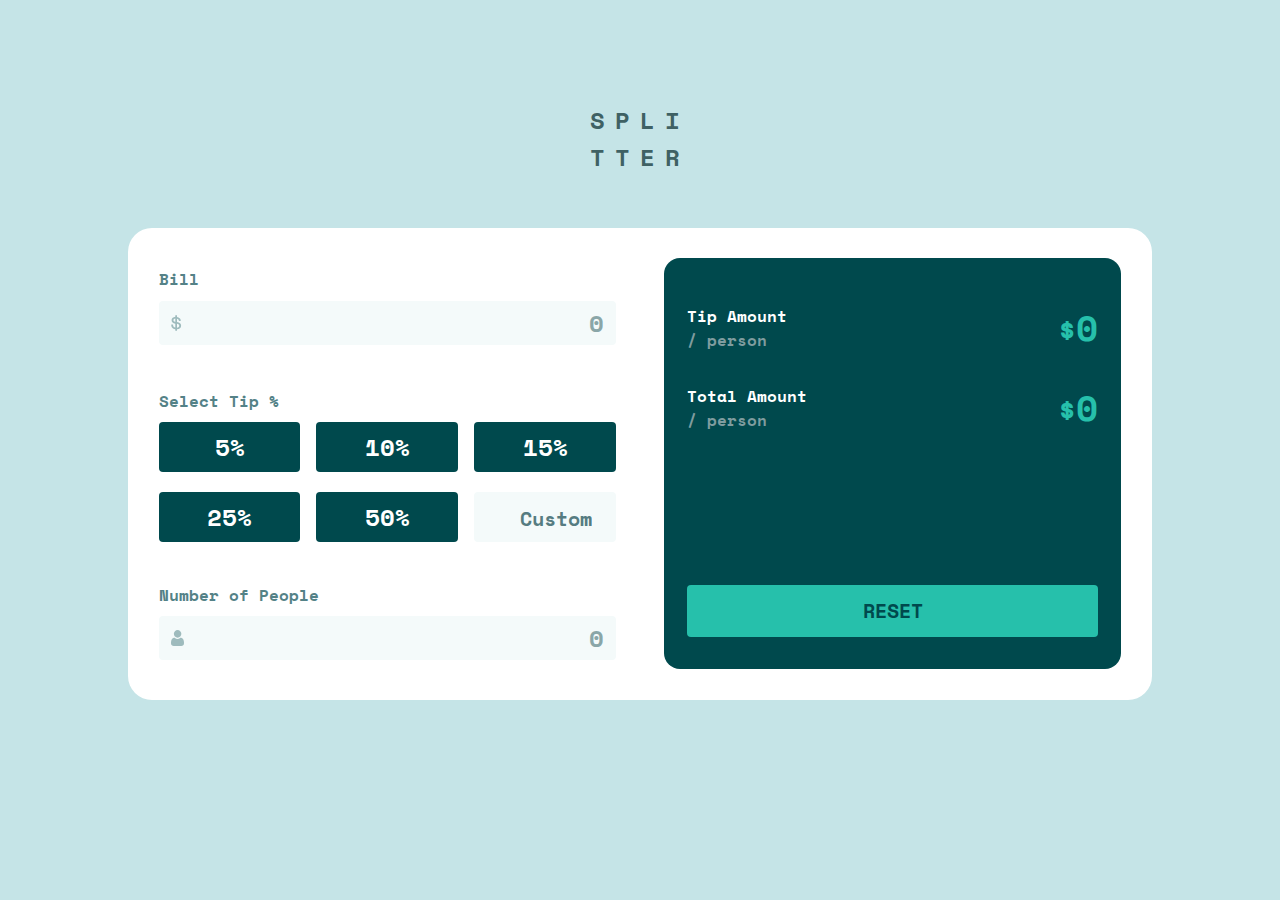
==== index.html @ 74d3420e "design 103%" ====
<!DOCTYPE html>
<html lang="en" class="lg:grid lg:place-content-center">
<head>
    <meta charset="UTF-8">
    <meta name="viewport" content="width=device-width, initial-scale=1.0">
    <title>Tip calculator</title>
    <link rel="shortcut-icon" href="images/favicon-32x32.png" type="image/x-icon">
    <link rel="stylesheet" href="output.css">
    <link rel="preconnect" href="https://fonts.googleapis.com">
    <link rel="preconnect" href="https://fonts.gstatic.com" crossorigin>
    <link href="https://fonts.googleapis.com/css2?family=Space+Mono:ital,wght@0,400;0,700;1,400;1,700&display=swap" rel="stylesheet">
</head>

<body dir="ltr" class="bg-[hsl(185,41%,84%)] h-full lg:aspect-[1.40625]">

    <header class="w-full flex items-center justify-center ">

        <h1 class="font-bold text-2xl tracking-[10px] leading-[37px] py-[10%] w-[30%] text-[hsl(186,23%,32%)] text-center lg:pt-[10%] lg:pb-[5%]">SPLI <br> TTER</h1>

    </header>

    <main class="grid grid-cols-1 grid-rows-[auto_auto] lg:grid-cols-2 lg:grid-rows-1 lg:gap-x-[5%] items-center bg-white w-full lg:max-w-[1000px] lg:mx-auto xl:max-w-[1024px] rounded-t-3xl py-[8%] px-[7%] lg:p-[3%] lg:rounded-3xl lg:mb-[20%]">

        <!-- Tipping input details -->
        <section class="w-full max-w-[768px] mx-auto lg:max-w-full lg:py-[2%]">

            <form action="#" method="post">

                <!-- label -->
                <label for="bill" class="font-bold flex justify-between items-center text-[hsl(186,23%,43%)]">
                   <span> Bill</span>
                   <span class="text-orange-500 hidden">Can't be zero</span>
                </label>

                <!-- bill-input wrap -->
                <div class="relative mt-[2%] mb-[9.7%]">

                    <img src="images/icon-dollar.svg" alt="person-icon" class="absolute left-3 top-[50%] translate-y-[-50%]">
                    
                    <!-- bill input -->
                    <input type="number" name="bill" id="bill" step="0.01" placeholder="0" class="text-right text-2xl py-[6px] px-3 bg-[hsl(189,41%,97%)] rounded-sm text-[hsl(183,100%,15%)] font-bold w-full placeholder:text-[hsl(185,15%,60%)] focus:outline-2 focus:outline-[hsl(183,100%,15%)] cursor-pointer hover:outline-2 hover:outline-[hsl(184,14%,56%)]">

                </div>

                <!-- label-->
                <label for="tip-options" class="font-bold flex justify-between items-center text-[hsl(186,23%,43%)]">
                    <span> Select Tip %</span>
                    <span class="text-orange-500 hidden">Can't be zero</span>
                </label>

                <!-- tip percentage options -->
                <div class="w-full grid grid-cols-2 grid-rows-3 lg:grid-rows-2 lg:grid-cols-3 lg:gap-y-5 lg:gap-x-4 gap-x-5 gap-y-4 text-2xl font-bold mt-[2%] mb-[11.5%] lg:mb-[9%]" id="tip-options">

                    <input type="button" value="5%" class="bg-[hsl(183,100%,15%)] text-white px-6 py-[9px] rounded-sm focus:bg-[hsl(172,67%,45%)] focus:text-[hsl(183,100%,15%)] hover:bg-[hsl(172,67%,75%)] hover:text-[hsl(183,100%,15%)] cursor-pointer">

                    <input type="button" value="10%" class="bg-[hsl(183,100%,15%)] text-white px-6 py-[9px] rounded-sm focus:bg-[hsl(172,67%,45%)] focus:text-[hsl(183,100%,15%)] hover:bg-[hsl(172,67%,75%)] hover:text-[hsl(183,100%,15%)]">

                    <input type="button" value="15%"  class="bg-[hsl(183,100%,15%)] text-white px-6 py-[9px] rounded-sm focus:bg-[hsl(172,67%,45%)] focus:text-[hsl(183,100%,15%)] hover:bg-[hsl(172,67%,75%)] hover:text-[hsl(183,100%,15%)]">

                    <input type="button" value="25%" class="bg-[hsl(183,100%,15%)] text-white px-6 py-[9px] rounded-sm focus:bg-[hsl(172,67%,45%)] focus:text-[hsl(183,100%,15%)] hover:bg-[hsl(172,67%,75%)] hover:text-[hsl(183,100%,15%)]">

                    <input type="button" value="50%" class="bg-[hsl(183,100%,15%)] text-white px-6 py-[9px] rounded-sm focus:bg-[hsl(172,67%,45%)] focus:text-[hsl(183,100%,15%)] hover:bg-[hsl(172,67%,75%)] hover:text-[hsl(183,100%,15%)]">

                    <label for="Custom" class="block w-full">
                        <input type="number" id="Custom" placeholder="Custom" class="placeholder:text-xl w-full bg-[hsl(189,41%,97%)] text-[hsl(183,100%,15%)] placeholder:text-[hsl(186,20%,42%)] text-right px-6 py-[9px] rounded-sm focus:outline-2 focus:outline-[hsl(183,100%,15%)] cursor-pointer hover:outline-2 hover:outline-[hsl(184,14%,56%)]">
                    </label>
                    
                </div>

                <!-- label -->
                <label for="persons" class="font-bold flex justify-between items-center text-[hsl(186,23%,43%)]">
                    <span> Number of People</span>
                    <span class="text-orange-500 hidden">Can't be zero</span>
                </label>

                <!-- people number wrap -->
                <div class="relative mt-[2%]">

                    <img src="images/icon-person.svg" alt="person-icon" class="absolute left-3 top-[50%] translate-y-[-50%]">
                    
                    <!-- people number -->
                    <input type="number" name="no-of-persons" id="persons" step="0.01" placeholder="0" class="text-right text-2xl py-1.5 px-3 bg-[hsl(189,41%,97%)] rounded-sm text-[hsl(183,100%,15%)] font-bold w-full placeholder:text-[hsl(185,15%,60%)] focus:outline-2 focus:outline-[hsl(183,100%,15%)] cursor-pointer hover:outline-2 hover:outline-[hsl(184,14%,56%)]">

                </div>

            </form>

        </section>

        <!-- calculated tip details -->
        <section class="w-full max-w-[768px] mx-auto lg:max-w-full bg-[hsl(183,100%,15%)] pt-[10%] pb-[7%] px-[5%] font-bold text-white rounded-2xl mt-8 lg:mt-0 lg:self-stretch lg:flex lg:flex-col lg:justify-between">

            <div>
                <!-- tip amount -->
                <div class="flex justify-between items-center mb-8">
                    <div class="flex flex-col">
                        
                        <span class="tipAmount">Tip Amount</span>
                        <span class="perPerson text-[hsl(184,14%,56%)]">/ person</span>

                    </div>

                    <div class="font-black text-[hsl(172,67%,45%)] text-3xl">
                        $<span class="tipperPerson text-4xl">0</span>
                    </div>
                </div>

                <!-- total amount -->
                <div class="flex justify-between items-center mb-8 lg:mb-0">
                    <div class="flex flex-col">
                        
                        <span class="totalAmount">Total Amount</span>
                        <span class="perPerson text-[hsl(184,14%,56%)]">/ person</span>

                    </div>

                    <div class="font-black text-[hsl(172,67%,45%)] text-3xl">
                        $<span class="totalperPerson text-4xl">0</span>
                    </div>
                </div>
            </div>

            <button type="reset" class="reset bg-[hsl(172,67%,45%)] cursor-pointer active:brightness-90 text-[hsl(183,100%,15%)] w-full py-[3%] text-xl rounded-sm hover:bg-[hsl(172,67%,75%)] focus:bg-[]">RESET</button>

        </section>

    </main>

</body>

<script src="main.js"></script>
</html>
---- output.css ----
/*! tailwindcss v4.0.0-beta.8 | MIT License | https://tailwindcss.com */
@layer theme, base, components, utilities;
@layer theme {
  :root {
    --font-sans: ui-sans-serif, system-ui, sans-serif, "Apple Color Emoji",
      "Segoe UI Emoji", "Segoe UI Symbol", "Noto Color Emoji";
    --font-serif: ui-serif, Georgia, Cambria, "Times New Roman", Times, serif;
    --font-mono: ui-monospace, SFMono-Regular, Menlo, Monaco, Consolas,
      "Liberation Mono", "Courier New", monospace;
    --color-red-50: oklch(0.971 0.013 17.38);
    --color-red-100: oklch(0.936 0.032 17.717);
    --color-red-200: oklch(0.885 0.062 18.334);
    --color-red-300: oklch(0.808 0.114 19.571);
    --color-red-400: oklch(0.704 0.191 22.216);
    --color-red-500: oklch(0.637 0.237 25.331);
    --color-red-600: oklch(0.577 0.245 27.325);
    --color-red-700: oklch(0.505 0.213 27.518);
    --color-red-800: oklch(0.444 0.177 26.899);
    --color-red-900: oklch(0.396 0.141 25.723);
    --color-red-950: oklch(0.258 0.092 26.042);
    --color-orange-50: oklch(0.98 0.016 73.684);
    --color-orange-100: oklch(0.954 0.038 75.164);
    --color-orange-200: oklch(0.901 0.076 70.697);
    --color-orange-300: oklch(0.837 0.128 66.29);
    --color-orange-400: oklch(0.75 0.183 55.934);
    --color-orange-500: oklch(0.705 0.213 47.604);
    --color-orange-600: oklch(0.646 0.222 41.116);
    --color-orange-700: oklch(0.553 0.195 38.402);
    --color-orange-800: oklch(0.47 0.157 37.304);
    --color-orange-900: oklch(0.408 0.123 38.172);
    --color-orange-950: oklch(0.266 0.079 36.259);
    --color-amber-50: oklch(0.987 0.022 95.277);
    --color-amber-100: oklch(0.962 0.059 95.617);
    --color-amber-200: oklch(0.924 0.12 95.746);
    --color-amber-300: oklch(0.879 0.169 91.605);
    --color-amber-400: oklch(0.828 0.189 84.429);
    --color-amber-500: oklch(0.769 0.188 70.08);
    --color-amber-600: oklch(0.666 0.179 58.318);
    --color-amber-700: oklch(0.555 0.163 48.998);
    --color-amber-800: oklch(0.473 0.137 46.201);
    --color-amber-900: oklch(0.414 0.112 45.904);
    --color-amber-950: oklch(0.279 0.077 45.635);
    --color-yellow-50: oklch(0.987 0.026 102.212);
    --color-yellow-100: oklch(0.973 0.071 103.193);
    --color-yellow-200: oklch(0.945 0.129 101.54);
    --color-yellow-300: oklch(0.905 0.182 98.111);
    --color-yellow-400: oklch(0.852 0.199 91.936);
    --color-yellow-500: oklch(0.795 0.184 86.047);
    --color-yellow-600: oklch(0.681 0.162 75.834);
    --color-yellow-700: oklch(0.554 0.135 66.442);
    --color-yellow-800: oklch(0.476 0.114 61.907);
    --color-yellow-900: oklch(0.421 0.095 57.708);
    --color-yellow-950: oklch(0.286 0.066 53.813);
    --color-lime-50: oklch(0.986 0.031 120.757);
    --color-lime-100: oklch(0.967 0.067 122.328);
    --color-lime-200: oklch(0.938 0.127 124.321);
    --color-lime-300: oklch(0.897 0.196 126.665);
    --color-lime-400: oklch(0.841 0.238 128.85);
    --color-lime-500: oklch(0.768 0.233 130.85);
    --color-lime-600: oklch(0.648 0.2 131.684);
    --color-lime-700: oklch(0.532 0.157 131.589);
    --color-lime-800: oklch(0.453 0.124 130.933);
    --color-lime-900: oklch(0.405 0.101 131.063);
    --color-lime-950: oklch(0.274 0.072 132.109);
    --color-green-50: oklch(0.982 0.018 155.826);
    --color-green-100: oklch(0.962 0.044 156.743);
    --color-green-200: oklch(0.925 0.084 155.995);
    --color-green-300: oklch(0.871 0.15 154.449);
    --color-green-400: oklch(0.792 0.209 151.711);
    --color-green-500: oklch(0.723 0.219 149.579);
    --color-green-600: oklch(0.627 0.194 149.214);
    --color-green-700: oklch(0.527 0.154 150.069);
    --color-green-800: oklch(0.448 0.119 151.328);
    --color-green-900: oklch(0.393 0.095 152.535);
    --color-green-950: oklch(0.266 0.065 152.934);
    --color-emerald-50: oklch(0.979 0.021 166.113);
    --color-emerald-100: oklch(0.95 0.052 163.051);
    --color-emerald-200: oklch(0.905 0.093 164.15);
    --color-emerald-300: oklch(0.845 0.143 164.978);
    --color-emerald-400: oklch(0.765 0.177 163.223);
    --color-emerald-500: oklch(0.696 0.17 162.48);
    --color-emerald-600: oklch(0.596 0.145 163.225);
    --color-emerald-700: oklch(0.508 0.118 165.612);
    --color-emerald-800: oklch(0.432 0.095 166.913);
    --color-emerald-900: oklch(0.378 0.077 168.94);
    --color-emerald-950: oklch(0.262 0.051 172.552);
    --color-teal-50: oklch(0.984 0.014 180.72);
    --color-teal-100: oklch(0.953 0.051 180.801);
    --color-teal-200: oklch(0.91 0.096 180.426);
    --color-teal-300: oklch(0.855 0.138 181.071);
    --color-teal-400: oklch(0.777 0.152 181.912);
    --color-teal-500: oklch(0.704 0.14 182.503);
    --color-teal-600: oklch(0.6 0.118 184.704);
    --color-teal-700: oklch(0.511 0.096 186.391);
    --color-teal-800: oklch(0.437 0.078 188.216);
    --color-teal-900: oklch(0.386 0.063 188.416);
    --color-teal-950: oklch(0.277 0.046 192.524);
    --color-cyan-50: oklch(0.984 0.019 200.873);
    --color-cyan-100: oklch(0.956 0.045 203.388);
    --color-cyan-200: oklch(0.917 0.08 205.041);
    --color-cyan-300: oklch(0.865 0.127 207.078);
    --color-cyan-400: oklch(0.789 0.154 211.53);
    --color-cyan-500: oklch(0.715 0.143 215.221);
    --color-cyan-600: oklch(0.609 0.126 221.723);
    --color-cyan-700: oklch(0.52 0.105 223.128);
    --color-cyan-800: oklch(0.45 0.085 224.283);
    --color-cyan-900: oklch(0.398 0.07 227.392);
    --color-cyan-950: oklch(0.302 0.056 229.695);
    --color-sky-50: oklch(0.977 0.013 236.62);
    --color-sky-100: oklch(0.951 0.026 236.824);
    --color-sky-200: oklch(0.901 0.058 230.902);
    --color-sky-300: oklch(0.828 0.111 230.318);
    --color-sky-400: oklch(0.746 0.16 232.661);
    --color-sky-500: oklch(0.685 0.169 237.323);
    --color-sky-600: oklch(0.588 0.158 241.966);
    --color-sky-700: oklch(0.5 0.134 242.749);
    --color-sky-800: oklch(0.443 0.11 240.79);
    --color-sky-900: oklch(0.391 0.09 240.876);
    --color-sky-950: oklch(0.293 0.066 243.157);
    --color-blue-50: oklch(0.97 0.014 254.604);
    --color-blue-100: oklch(0.932 0.032 255.585);
    --color-blue-200: oklch(0.882 0.059 254.128);
    --color-blue-300: oklch(0.809 0.105 251.813);
    --color-blue-400: oklch(0.707 0.165 254.624);
    --color-blue-500: oklch(0.623 0.214 259.815);
    --color-blue-600: oklch(0.546 0.245 262.881);
    --color-blue-700: oklch(0.488 0.243 264.376);
    --color-blue-800: oklch(0.424 0.199 265.638);
    --color-blue-900: oklch(0.379 0.146 265.522);
    --color-blue-950: oklch(0.282 0.091 267.935);
    --color-indigo-50: oklch(0.962 0.018 272.314);
    --color-indigo-100: oklch(0.93 0.034 272.788);
    --color-indigo-200: oklch(0.87 0.065 274.039);
    --color-indigo-300: oklch(0.785 0.115 274.713);
    --color-indigo-400: oklch(0.673 0.182 276.935);
    --color-indigo-500: oklch(0.585 0.233 277.117);
    --color-indigo-600: oklch(0.511 0.262 276.966);
    --color-indigo-700: oklch(0.457 0.24 277.023);
    --color-indigo-800: oklch(0.398 0.195 277.366);
    --color-indigo-900: oklch(0.359 0.144 278.697);
    --color-indigo-950: oklch(0.257 0.09 281.288);
    --color-violet-50: oklch(0.969 0.016 293.756);
    --color-violet-100: oklch(0.943 0.029 294.588);
    --color-violet-200: oklch(0.894 0.057 293.283);
    --color-violet-300: oklch(0.811 0.111 293.571);
    --color-violet-400: oklch(0.702 0.183 293.541);
    --color-violet-500: oklch(0.606 0.25 292.717);
    --color-violet-600: oklch(0.541 0.281 293.009);
    --color-violet-700: oklch(0.491 0.27 292.581);
    --color-violet-800: oklch(0.432 0.232 292.759);
    --color-violet-900: oklch(0.38 0.189 293.745);
    --color-violet-950: oklch(0.283 0.141 291.089);
    --color-purple-50: oklch(0.977 0.014 308.299);
    --color-purple-100: oklch(0.946 0.033 307.174);
    --color-purple-200: oklch(0.902 0.063 306.703);
    --color-purple-300: oklch(0.827 0.119 306.383);
    --color-purple-400: oklch(0.714 0.203 305.504);
    --color-purple-500: oklch(0.627 0.265 303.9);
    --color-purple-600: oklch(0.558 0.288 302.321);
    --color-purple-700: oklch(0.496 0.265 301.924);
    --color-purple-800: oklch(0.438 0.218 303.724);
    --color-purple-900: oklch(0.381 0.176 304.987);
    --color-purple-950: oklch(0.291 0.149 302.717);
    --color-fuchsia-50: oklch(0.977 0.017 320.058);
    --color-fuchsia-100: oklch(0.952 0.037 318.852);
    --color-fuchsia-200: oklch(0.903 0.076 319.62);
    --color-fuchsia-300: oklch(0.833 0.145 321.434);
    --color-fuchsia-400: oklch(0.74 0.238 322.16);
    --color-fuchsia-500: oklch(0.667 0.295 322.15);
    --color-fuchsia-600: oklch(0.591 0.293 322.896);
    --color-fuchsia-700: oklch(0.518 0.253 323.949);
    --color-fuchsia-800: oklch(0.452 0.211 324.591);
    --color-fuchsia-900: oklch(0.401 0.17 325.612);
    --color-fuchsia-950: oklch(0.293 0.136 325.661);
    --color-pink-50: oklch(0.971 0.014 343.198);
    --color-pink-100: oklch(0.948 0.028 342.258);
    --color-pink-200: oklch(0.899 0.061 343.231);
    --color-pink-300: oklch(0.823 0.12 346.018);
    --color-pink-400: oklch(0.718 0.202 349.761);
    --color-pink-500: oklch(0.656 0.241 354.308);
    --color-pink-600: oklch(0.592 0.249 0.584);
    --color-pink-700: oklch(0.525 0.223 3.958);
    --color-pink-800: oklch(0.459 0.187 3.815);
    --color-pink-900: oklch(0.408 0.153 2.432);
    --color-pink-950: oklch(0.284 0.109 3.907);
    --color-rose-50: oklch(0.969 0.015 12.422);
    --color-rose-100: oklch(0.941 0.03 12.58);
    --color-rose-200: oklch(0.892 0.058 10.001);
    --color-rose-300: oklch(0.81 0.117 11.638);
    --color-rose-400: oklch(0.712 0.194 13.428);
    --color-rose-500: oklch(0.645 0.246 16.439);
    --color-rose-600: oklch(0.586 0.253 17.585);
    --color-rose-700: oklch(0.514 0.222 16.935);
    --color-rose-800: oklch(0.455 0.188 13.697);
    --color-rose-900: oklch(0.41 0.159 10.272);
    --color-rose-950: oklch(0.271 0.105 12.094);
    --color-slate-50: oklch(0.984 0.003 247.858);
    --color-slate-100: oklch(0.968 0.007 247.896);
    --color-slate-200: oklch(0.929 0.013 255.508);
    --color-slate-300: oklch(0.869 0.022 252.894);
    --color-slate-400: oklch(0.704 0.04 256.788);
    --color-slate-500: oklch(0.554 0.046 257.417);
    --color-slate-600: oklch(0.446 0.043 257.281);
    --color-slate-700: oklch(0.372 0.044 257.287);
    --color-slate-800: oklch(0.279 0.041 260.031);
    --color-slate-900: oklch(0.208 0.042 265.755);
    --color-slate-950: oklch(0.129 0.042 264.695);
    --color-gray-50: oklch(0.985 0.002 247.839);
    --color-gray-100: oklch(0.967 0.003 264.542);
    --color-gray-200: oklch(0.928 0.006 264.531);
    --color-gray-300: oklch(0.872 0.01 258.338);
    --color-gray-400: oklch(0.707 0.022 261.325);
    --color-gray-500: oklch(0.551 0.027 264.364);
    --color-gray-600: oklch(0.446 0.03 256.802);
    --color-gray-700: oklch(0.373 0.034 259.733);
    --color-gray-800: oklch(0.278 0.033 256.848);
    --color-gray-900: oklch(0.21 0.034 264.665);
    --color-gray-950: oklch(0.13 0.028 261.692);
    --color-zinc-50: oklch(0.985 0 0);
    --color-zinc-100: oklch(0.967 0.001 286.375);
    --color-zinc-200: oklch(0.92 0.004 286.32);
    --color-zinc-300: oklch(0.871 0.006 286.286);
    --color-zinc-400: oklch(0.705 0.015 286.067);
    --color-zinc-500: oklch(0.552 0.016 285.938);
    --color-zinc-600: oklch(0.442 0.017 285.786);
    --color-zinc-700: oklch(0.37 0.013 285.805);
    --color-zinc-800: oklch(0.274 0.006 286.033);
    --color-zinc-900: oklch(0.21 0.006 285.885);
    --color-zinc-950: oklch(0.141 0.005 285.823);
    --color-neutral-50: oklch(0.985 0 0);
    --color-neutral-100: oklch(0.97 0 0);
    --color-neutral-200: oklch(0.922 0 0);
    --color-neutral-300: oklch(0.87 0 0);
    --color-neutral-400: oklch(0.708 0 0);
    --color-neutral-500: oklch(0.556 0 0);
    --color-neutral-600: oklch(0.439 0 0);
    --color-neutral-700: oklch(0.371 0 0);
    --color-neutral-800: oklch(0.269 0 0);
    --color-neutral-900: oklch(0.205 0 0);
    --color-neutral-950: oklch(0.145 0 0);
    --color-stone-50: oklch(0.985 0.001 106.423);
    --color-stone-100: oklch(0.97 0.001 106.424);
    --color-stone-200: oklch(0.923 0.003 48.717);
    --color-stone-300: oklch(0.869 0.005 56.366);
    --color-stone-400: oklch(0.709 0.01 56.259);
    --color-stone-500: oklch(0.553 0.013 58.071);
    --color-stone-600: oklch(0.444 0.011 73.639);
    --color-stone-700: oklch(0.374 0.01 67.558);
    --color-stone-800: oklch(0.268 0.007 34.298);
    --color-stone-900: oklch(0.216 0.006 56.043);
    --color-stone-950: oklch(0.147 0.004 49.25);
    --color-black: #000;
    --color-white: #fff;
    --spacing: 0.25rem;
    --breakpoint-sm: 40rem;
    --breakpoint-md: 48rem;
    --breakpoint-lg: 64rem;
    --breakpoint-xl: 80rem;
    --breakpoint-2xl: 96rem;
    --container-3xs: 16rem;
    --container-2xs: 18rem;
    --container-xs: 20rem;
    --container-sm: 24rem;
    --container-md: 28rem;
    --container-lg: 32rem;
    --container-xl: 36rem;
    --container-2xl: 42rem;
    --container-3xl: 48rem;
    --container-4xl: 56rem;
    --container-5xl: 64rem;
    --container-6xl: 72rem;
    --container-7xl: 80rem;
    --container-prose: 65ch;
    --text-xs: 0.75rem;
    --text-xs--line-height: calc(1 / 0.75);
    --text-sm: 0.875rem;
    --text-sm--line-height: calc(1.25 / 0.875);
    --text-base: 1rem;
    --text-base--line-height: calc(1.5 / 1);
    --text-lg: 1.125rem;
    --text-lg--line-height: calc(1.75 / 1.125);
    --text-xl: 1.25rem;
    --text-xl--line-height: calc(1.75 / 1.25);
    --text-2xl: 1.5rem;
    --text-2xl--line-height: calc(2 / 1.5);
    --text-3xl: 1.875rem;
    --text-3xl--line-height: calc(2.25 / 1.875);
    --text-4xl: 2.25rem;
    --text-4xl--line-height: calc(2.5 / 2.25);
    --text-5xl: 3rem;
    --text-5xl--line-height: 1;
    --text-6xl: 3.75rem;
    --text-6xl--line-height: 1;
    --text-7xl: 4.5rem;
    --text-7xl--line-height: 1;
    --text-8xl: 6rem;
    --text-8xl--line-height: 1;
    --text-9xl: 8rem;
    --text-9xl--line-height: 1;
    --font-weight-thin: 100;
    --font-weight-extralight: 200;
    --font-weight-light: 300;
    --font-weight-normal: 400;
    --font-weight-medium: 500;
    --font-weight-semibold: 600;
    --font-weight-bold: 700;
    --font-weight-extrabold: 800;
    --font-weight-black: 900;
    --tracking-tighter: -0.05em;
    --tracking-tight: -0.025em;
    --tracking-normal: 0em;
    --tracking-wide: 0.025em;
    --tracking-wider: 0.05em;
    --tracking-widest: 0.1em;
    --leading-tight: 1.25;
    --leading-snug: 1.375;
    --leading-normal: 1.5;
    --leading-relaxed: 1.625;
    --leading-loose: 2;
    --radius-xs: 0.125rem;
    --radius-sm: 0.25rem;
    --radius-md: 0.375rem;
    --radius-lg: 0.5rem;
    --radius-xl: 0.75rem;
    --radius-2xl: 1rem;
    --radius-3xl: 1.5rem;
    --radius-4xl: 2rem;
    --shadow-2xs: 0 1px rgb(0 0 0 / 0.05);
    --shadow-xs: 0 1px 2px 0 rgb(0 0 0 / 0.05);
    --shadow-sm: 0 1px 3px 0 rgb(0 0 0 / 0.1), 0 1px 2px -1px rgb(0 0 0 / 0.1);
    --shadow-md: 0 4px 6px -1px rgb(0 0 0 / 0.1),
      0 2px 4px -2px rgb(0 0 0 / 0.1);
    --shadow-lg: 0 10px 15px -3px rgb(0 0 0 / 0.1),
      0 4px 6px -4px rgb(0 0 0 / 0.1);
    --shadow-xl: 0 20px 25px -5px rgb(0 0 0 / 0.1),
      0 8px 10px -6px rgb(0 0 0 / 0.1);
    --shadow-2xl: 0 25px 50px -12px rgb(0 0 0 / 0.25);
    --inset-shadow-2xs: inset 0 1px rgb(0 0 0 / 0.05);
    --inset-shadow-xs: inset 0 1px 1px rgb(0 0 0 / 0.05);
    --inset-shadow-sm: inset 0 2px 4px rgb(0 0 0 / 0.05);
    --drop-shadow-xs: 0 1px 1px rgb(0 0 0 / 0.05);
    --drop-shadow-sm: 0 1px 2px rgb(0 0 0 / 0.15);
    --drop-shadow-md: 0 3px 3px rgb(0 0 0 / 0.12);
    --drop-shadow-lg: 0 4px 4px rgb(0 0 0 / 0.15);
    --drop-shadow-xl: 0 9px 7px rgb(0 0 0 / 0.1);
    --drop-shadow-2xl: 0 25px 25px rgb(0 0 0 / 0.15);
    --ease-in: cubic-bezier(0.4, 0, 1, 1);
    --ease-out: cubic-bezier(0, 0, 0.2, 1);
    --ease-in-out: cubic-bezier(0.4, 0, 0.2, 1);
    --animate-spin: spin 1s linear infinite;
    --animate-ping: ping 1s cubic-bezier(0, 0, 0.2, 1) infinite;
    --animate-pulse: pulse 2s cubic-bezier(0.4, 0, 0.6, 1) infinite;
    --animate-bounce: bounce 1s infinite;
    --blur-xs: 4px;
    --blur-sm: 8px;
    --blur-md: 12px;
    --blur-lg: 16px;
    --blur-xl: 24px;
    --blur-2xl: 40px;
    --blur-3xl: 64px;
    --perspective-dramatic: 100px;
    --perspective-near: 300px;
    --perspective-normal: 500px;
    --perspective-midrange: 800px;
    --perspective-distant: 1200px;
    --aspect-video: 16 / 9;
    --default-transition-duration: 150ms;
    --default-transition-timing-function: cubic-bezier(0.4, 0, 0.2, 1);
    --default-font-family: var(--font-sans);
    --default-font-feature-settings: var(--font-sans--font-feature-settings);
    --default-font-variation-settings: var(
      --font-sans--font-variation-settings
    );
    --default-mono-font-family: var(--font-mono);
    --default-mono-font-feature-settings: var(
      --font-mono--font-feature-settings
    );
    --default-mono-font-variation-settings: var(
      --font-mono--font-variation-settings
    );
  }
}
@layer base {
  *, ::after, ::before, ::backdrop, ::file-selector-button {
    box-sizing: border-box;
    margin: 0;
    padding: 0;
    border: 0 solid;
  }
  html, :host {
    line-height: 1.5;
    -webkit-text-size-adjust: 100%;
    tab-size: 4;
    font-family: var( --default-font-family, ui-sans-serif, system-ui, sans-serif, "Apple Color Emoji", "Segoe UI Emoji", "Segoe UI Symbol", "Noto Color Emoji" );
    font-feature-settings: var(--default-font-feature-settings, normal);
    font-variation-settings: var( --default-font-variation-settings, normal );
    -webkit-tap-highlight-color: transparent;
  }
  body {
    line-height: inherit;
  }
  hr {
    height: 0;
    color: inherit;
    border-top-width: 1px;
  }
  abbr:where([title]) {
    -webkit-text-decoration: underline dotted;
    text-decoration: underline dotted;
  }
  h1, h2, h3, h4, h5, h6 {
    font-size: inherit;
    font-weight: inherit;
  }
  a {
    color: inherit;
    -webkit-text-decoration: inherit;
    text-decoration: inherit;
  }
  b, strong {
    font-weight: bolder;
  }
  code, kbd, samp, pre {
    font-family: var( --default-mono-font-family, ui-monospace, SFMono-Regular, Menlo, Monaco, Consolas, "Liberation Mono", "Courier New", monospace );
    font-feature-settings: var( --default-mono-font-feature-settings, normal );
    font-variation-settings: var( --default-mono-font-variation-settings, normal );
    font-size: 1em;
  }
  small {
    font-size: 80%;
  }
  sub, sup {
    font-size: 75%;
    line-height: 0;
    position: relative;
    vertical-align: baseline;
  }
  sub {
    bottom: -0.25em;
  }
  sup {
    top: -0.5em;
  }
  table {
    text-indent: 0;
    border-color: inherit;
    border-collapse: collapse;
  }
  :-moz-focusring {
    outline: auto;
  }
  progress {
    vertical-align: baseline;
  }
  summary {
    display: list-item;
  }
  ol, ul, menu {
    list-style: none;
  }
  img, svg, video, canvas, audio, iframe, embed, object {
    display: block;
    vertical-align: middle;
  }
  img, video {
    max-width: 100%;
    height: auto;
  }
  button, input, select, optgroup, textarea, ::file-selector-button {
    font: inherit;
    font-feature-settings: inherit;
    font-variation-settings: inherit;
    letter-spacing: inherit;
    color: inherit;
    border-radius: 0;
    background-color: transparent;
    opacity: 1;
  }
  :where(select:is([multiple], [size])) optgroup {
    font-weight: bolder;
  }
  :where(select:is([multiple], [size])) optgroup option {
    padding-inline-start: 20px;
  }
  ::file-selector-button {
    margin-inline-end: 4px;
  }
  ::placeholder {
    opacity: 1;
    color: color-mix(in oklab, currentColor 50%, transparent);
  }
  textarea {
    resize: vertical;
  }
  ::-webkit-search-decoration {
    -webkit-appearance: none;
  }
  ::-webkit-date-and-time-value {
    min-height: 1lh;
    text-align: inherit;
  }
  ::-webkit-datetime-edit {
    display: inline-flex;
  }
  ::-webkit-datetime-edit-fields-wrapper {
    padding: 0;
  }
  ::-webkit-datetime-edit, ::-webkit-datetime-edit-year-field, ::-webkit-datetime-edit-month-field, ::-webkit-datetime-edit-day-field, ::-webkit-datetime-edit-hour-field, ::-webkit-datetime-edit-minute-field, ::-webkit-datetime-edit-second-field, ::-webkit-datetime-edit-millisecond-field, ::-webkit-datetime-edit-meridiem-field {
    padding-block: 0;
  }
  :-moz-ui-invalid {
    box-shadow: none;
  }
  button, input:where([type="button"], [type="reset"], [type="submit"]), ::file-selector-button {
    appearance: button;
  }
  ::-webkit-inner-spin-button, ::-webkit-outer-spin-button {
    height: auto;
  }
  [hidden]:where(:not([hidden="until-found"])) {
    display: none !important;
  }
}
@layer utilities {
  .collapse {
    visibility: collapse;
  }
  .absolute {
    position: absolute;
  }
  .relative {
    position: relative;
  }
  .top-\[50\%\] {
    top: 50%;
  }
  .left-3 {
    left: calc(var(--spacing) * 3);
  }
  .mx-auto {
    margin-inline: auto;
  }
  .mt-8 {
    margin-top: calc(var(--spacing) * 8);
  }
  .mt-\[2\%\] {
    margin-top: 2%;
  }
  .mb-8 {
    margin-bottom: calc(var(--spacing) * 8);
  }
  .mb-\[9\.7\%\] {
    margin-bottom: 9.7%;
  }
  .mb-\[11\.5\%\] {
    margin-bottom: 11.5%;
  }
  .block {
    display: block;
  }
  .flex {
    display: flex;
  }
  .grid {
    display: grid;
  }
  .hidden {
    display: none;
  }
  .inline {
    display: inline;
  }
  .inline-flex {
    display: inline-flex;
  }
  .list-item {
    display: list-item;
  }
  .table {
    display: table;
  }
  .h-full {
    height: 100%;
  }
  .h-max {
    height: max-content;
  }
  .w-\[30\%\] {
    width: 30%;
  }
  .w-full {
    width: 100%;
  }
  .max-w-\[768px\] {
    max-width: 768px;
  }
  .border-collapse {
    border-collapse: collapse;
  }
  .translate-y-\[-50\%\] {
    --tw-translate-y: -50%;
    translate: var(--tw-translate-x) var(--tw-translate-y);
  }
  .transform {
    transform: var(--tw-rotate-x) var(--tw-rotate-y) var(--tw-rotate-z) var(--tw-skew-x) var(--tw-skew-y);
  }
  .cursor-pointer {
    cursor: pointer;
  }
  .resize {
    resize: both;
  }
  .grid-cols-1 {
    grid-template-columns: repeat(1, minmax(0, 1fr));
  }
  .grid-cols-2 {
    grid-template-columns: repeat(2, minmax(0, 1fr));
  }
  .grid-rows-3 {
    grid-template-rows: repeat(3, minmax(0, 1fr));
  }
  .grid-rows-\[auto_auto\] {
    grid-template-rows: auto auto;
  }
  .flex-col {
    flex-direction: column;
  }
  .place-content-center {
    place-content: center;
  }
  .items-center {
    align-items: center;
  }
  .justify-between {
    justify-content: space-between;
  }
  .justify-center {
    justify-content: center;
  }
  .gap-x-5 {
    column-gap: calc(var(--spacing) * 5);
  }
  .gap-y-4 {
    row-gap: calc(var(--spacing) * 4);
  }
  .overflow-y-auto {
    overflow-y: auto;
  }
  .rounded-2xl {
    border-radius: var(--radius-2xl);
  }
  .rounded-sm {
    border-radius: var(--radius-sm);
  }
  .rounded-t-3xl {
    border-top-left-radius: var(--radius-3xl);
    border-top-right-radius: var(--radius-3xl);
  }
  .border {
    border-style: var(--tw-border-style);
    border-width: 1px;
  }
  .bg-\[hsl\(172\,67\%\,45\%\)\] {
    background-color: hsl(172,67%,45%);
  }
  .bg-\[hsl\(183\,100\%\,15\%\)\] {
    background-color: hsl(183,100%,15%);
  }
  .bg-\[hsl\(185\,41\%\,84\%\)\] {
    background-color: hsl(185,41%,84%);
  }
  .bg-\[hsl\(189\,41\%\,97\%\)\] {
    background-color: hsl(189,41%,97%);
  }
  .bg-white {
    background-color: var(--color-white);
  }
  .px-3 {
    padding-inline: calc(var(--spacing) * 3);
  }
  .px-6 {
    padding-inline: calc(var(--spacing) * 6);
  }
  .px-\[5\%\] {
    padding-inline: 5%;
  }
  .px-\[7\%\] {
    padding-inline: 7%;
  }
  .py-1 {
    padding-block: calc(var(--spacing) * 1);
  }
  .py-1\.5 {
    padding-block: calc(var(--spacing) * 1.5);
  }
  .py-\[3\%\] {
    padding-block: 3%;
  }
  .py-\[6px\] {
    padding-block: 6px;
  }
  .py-\[8\%\] {
    padding-block: 8%;
  }
  .py-\[9px\] {
    padding-block: 9px;
  }
  .py-\[10\%\] {
    padding-block: 10%;
  }
  .pt-\[10\%\] {
    padding-top: 10%;
  }
  .pb-\[7\%\] {
    padding-bottom: 7%;
  }
  .text-center {
    text-align: center;
  }
  .text-right {
    text-align: right;
  }
  .text-2xl {
    font-size: var(--text-2xl);
    line-height: var(--tw-leading, var(--text-2xl--line-height));
  }
  .text-3xl {
    font-size: var(--text-3xl);
    line-height: var(--tw-leading, var(--text-3xl--line-height));
  }
  .text-4xl {
    font-size: var(--text-4xl);
    line-height: var(--tw-leading, var(--text-4xl--line-height));
  }
  .text-xl {
    font-size: var(--text-xl);
    line-height: var(--tw-leading, var(--text-xl--line-height));
  }
  .leading-\[37px\] {
    --tw-leading: 37px;
    line-height: 37px;
  }
  .font-black {
    --tw-font-weight: var(--font-weight-black);
    font-weight: var(--font-weight-black);
  }
  .font-bold {
    --tw-font-weight: var(--font-weight-bold);
    font-weight: var(--font-weight-bold);
  }
  .tracking-\[10px\] {
    --tw-tracking: 10px;
    letter-spacing: 10px;
  }
  .text-\[hsl\(172\,67\%\,45\%\)\] {
    color: hsl(172,67%,45%);
  }
  .text-\[hsl\(183\,100\%\,15\%\)\] {
    color: hsl(183,100%,15%);
  }
  .text-\[hsl\(184\,14\%\,56\%\)\] {
    color: hsl(184,14%,56%);
  }
  .text-\[hsl\(186\,23\%\,32\%\)\] {
    color: hsl(186,23%,32%);
  }
  .text-\[hsl\(186\,23\%\,43\%\)\] {
    color: hsl(186,23%,43%);
  }
  .text-orange-400 {
    color: var(--color-orange-400);
  }
  .text-orange-500 {
    color: var(--color-orange-500);
  }
  .text-orange-600 {
    color: var(--color-orange-600);
  }
  .text-white {
    color: var(--color-white);
  }
  .underline {
    text-decoration-line: underline;
  }
  .outline {
    outline-style: var(--tw-outline-style);
    outline-width: 1px;
  }
  .filter {
    filter: var(--tw-blur,) var(--tw-brightness,) var(--tw-contrast,) var(--tw-grayscale,) var(--tw-hue-rotate,) var(--tw-invert,) var(--tw-saturate,) var(--tw-sepia,) var(--tw-drop-shadow,);
  }
  .placeholder\:text-xl {
    &::placeholder {
      font-size: var(--text-xl);
      line-height: var(--tw-leading, var(--text-xl--line-height));
    }
  }
  .placeholder\:text-\[hsl\(185\,15\%\,60\%\)\] {
    &::placeholder {
      color: hsl(185,15%,60%);
    }
  }
  .placeholder\:text-\[hsl\(186\,20\%\,42\%\)\] {
    &::placeholder {
      color: hsl(186,20%,42%);
    }
  }
  .hover\:bg-\[hsl\(170\,20\%\,45\%\)\] {
    &:hover {
      @media (hover: hover) {
        background-color: hsl(170,20%,45%);
      }
    }
  }
  .hover\:bg-\[hsl\(170\,50\%\,45\%\)\] {
    &:hover {
      @media (hover: hover) {
        background-color: hsl(170,50%,45%);
      }
    }
  }
  .hover\:bg-\[hsl\(170\,100\%\,45\%\)\] {
    &:hover {
      @media (hover: hover) {
        background-color: hsl(170,100%,45%);
      }
    }
  }
  .hover\:bg-\[hsl\(170\,100\%\,75\%\)\] {
    &:hover {
      @media (hover: hover) {
        background-color: hsl(170,100%,75%);
      }
    }
  }
  .hover\:bg-\[hsl\(172\,67\%\,15\%\)\] {
    &:hover {
      @media (hover: hover) {
        background-color: hsl(172,67%,15%);
      }
    }
  }
  .hover\:bg-\[hsl\(172\,67\%\,45\%\)\] {
    &:hover {
      @media (hover: hover) {
        background-color: hsl(172,67%,45%);
      }
    }
  }
  .hover\:bg-\[hsl\(172\,67\%\,75\%\)\] {
    &:hover {
      @media (hover: hover) {
        background-color: hsl(172,67%,75%);
      }
    }
  }
  .hover\:bg-\[hsl\(184\,14\%\,56\%\)\] {
    &:hover {
      @media (hover: hover) {
        background-color: hsl(184,14%,56%);
      }
    }
  }
  .hover\:bg-\[hsl\(185\,41\%\,84\%\)\] {
    &:hover {
      @media (hover: hover) {
        background-color: hsl(185,41%,84%);
      }
    }
  }
  .hover\:bg-\[hsl\(186\,23\%\,32\%\)\] {
    &:hover {
      @media (hover: hover) {
        background-color: hsl(186,23%,32%);
      }
    }
  }
  .hover\:bg-\[hsl\(186\,23\%\,62\%\)\] {
    &:hover {
      @media (hover: hover) {
        background-color: hsl(186,23%,62%);
      }
    }
  }
  .hover\:bg-\[hsl\(186\,23\%\,72\%\)\] {
    &:hover {
      @media (hover: hover) {
        background-color: hsl(186,23%,72%);
      }
    }
  }
  .hover\:text-\[hsl\(183\,100\%\,15\%\)\] {
    &:hover {
      @media (hover: hover) {
        color: hsl(183,100%,15%);
      }
    }
  }
  .hover\:outline-2 {
    &:hover {
      @media (hover: hover) {
        outline-style: var(--tw-outline-style);
        outline-width: 2px;
      }
    }
  }
  .hover\:outline-\[hsl\(184\,14\%\,56\%\)\] {
    &:hover {
      @media (hover: hover) {
        outline-color: hsl(184,14%,56%);
      }
    }
  }
  .hover\:outline-\[hsl\(185\,41\%\,84\%\)\] {
    &:hover {
      @media (hover: hover) {
        outline-color: hsl(185,41%,84%);
      }
    }
  }
  .hover\:brightness-125 {
    &:hover {
      @media (hover: hover) {
        --tw-brightness: brightness(125%);
        filter: var(--tw-blur,) var(--tw-brightness,) var(--tw-contrast,) var(--tw-grayscale,) var(--tw-hue-rotate,) var(--tw-invert,) var(--tw-saturate,) var(--tw-sepia,) var(--tw-drop-shadow,);
      }
    }
  }
  .hover\:brightness-130 {
    &:hover {
      @media (hover: hover) {
        --tw-brightness: brightness(130%);
        filter: var(--tw-blur,) var(--tw-brightness,) var(--tw-contrast,) var(--tw-grayscale,) var(--tw-hue-rotate,) var(--tw-invert,) var(--tw-saturate,) var(--tw-sepia,) var(--tw-drop-shadow,);
      }
    }
  }
  .focus\:bg-\[hsl\(172\,67\%\,45\%\)\] {
    &:focus {
      background-color: hsl(172,67%,45%);
    }
  }
  .focus\:text-\[hsl\(183\,100\%\,15\%\)\] {
    &:focus {
      color: hsl(183,100%,15%);
    }
  }
  .focus\:outline-2 {
    &:focus {
      outline-style: var(--tw-outline-style);
      outline-width: 2px;
    }
  }
  .focus\:outline-\[hsl\(183\,100\%\,15\%\)\] {
    &:focus {
      outline-color: hsl(183,100%,15%);
    }
  }
  .focus\:brightness-100 {
    &:focus {
      --tw-brightness: brightness(100%);
      filter: var(--tw-blur,) var(--tw-brightness,) var(--tw-contrast,) var(--tw-grayscale,) var(--tw-hue-rotate,) var(--tw-invert,) var(--tw-saturate,) var(--tw-sepia,) var(--tw-drop-shadow,);
    }
  }
  .active\:brightness-90 {
    &:active {
      --tw-brightness: brightness(90%);
      filter: var(--tw-blur,) var(--tw-brightness,) var(--tw-contrast,) var(--tw-grayscale,) var(--tw-hue-rotate,) var(--tw-invert,) var(--tw-saturate,) var(--tw-sepia,) var(--tw-drop-shadow,);
    }
  }
  .lg\:mx-auto {
    @media (width >= 64rem) {
      margin-inline: auto;
    }
  }
  .lg\:mt-0 {
    @media (width >= 64rem) {
      margin-top: calc(var(--spacing) * 0);
    }
  }
  .lg\:mb-0 {
    @media (width >= 64rem) {
      margin-bottom: calc(var(--spacing) * 0);
    }
  }
  .lg\:mb-\[9\%\] {
    @media (width >= 64rem) {
      margin-bottom: 9%;
    }
  }
  .lg\:mb-\[10\%\] {
    @media (width >= 64rem) {
      margin-bottom: 10%;
    }
  }
  .lg\:mb-\[20\%\] {
    @media (width >= 64rem) {
      margin-bottom: 20%;
    }
  }
  .lg\:flex {
    @media (width >= 64rem) {
      display: flex;
    }
  }
  .lg\:grid {
    @media (width >= 64rem) {
      display: grid;
    }
  }
  .lg\:aspect-\[1\.40625\] {
    @media (width >= 64rem) {
      aspect-ratio: 1.40625;
    }
  }
  .lg\:h-\[29\%\] {
    @media (width >= 64rem) {
      height: 29%;
    }
  }
  .lg\:max-w-\[1000px\] {
    @media (width >= 64rem) {
      max-width: 1000px;
    }
  }
  .lg\:max-w-full {
    @media (width >= 64rem) {
      max-width: 100%;
    }
  }
  .lg\:grid-cols-2 {
    @media (width >= 64rem) {
      grid-template-columns: repeat(2, minmax(0, 1fr));
    }
  }
  .lg\:grid-cols-3 {
    @media (width >= 64rem) {
      grid-template-columns: repeat(3, minmax(0, 1fr));
    }
  }
  .lg\:grid-rows-1 {
    @media (width >= 64rem) {
      grid-template-rows: repeat(1, minmax(0, 1fr));
    }
  }
  .lg\:grid-rows-2 {
    @media (width >= 64rem) {
      grid-template-rows: repeat(2, minmax(0, 1fr));
    }
  }
  .lg\:flex-col {
    @media (width >= 64rem) {
      flex-direction: column;
    }
  }
  .lg\:place-content-center {
    @media (width >= 64rem) {
      place-content: center;
    }
  }
  .lg\:justify-between {
    @media (width >= 64rem) {
      justify-content: space-between;
    }
  }
  .lg\:gap-x-4 {
    @media (width >= 64rem) {
      column-gap: calc(var(--spacing) * 4);
    }
  }
  .lg\:gap-x-\[5\%\] {
    @media (width >= 64rem) {
      column-gap: 5%;
    }
  }
  .lg\:gap-y-5 {
    @media (width >= 64rem) {
      row-gap: calc(var(--spacing) * 5);
    }
  }
  .lg\:self-stretch {
    @media (width >= 64rem) {
      align-self: stretch;
    }
  }
  .lg\:rounded-3xl {
    @media (width >= 64rem) {
      border-radius: var(--radius-3xl);
    }
  }
  .lg\:p-\[3\%\] {
    @media (width >= 64rem) {
      padding: 3%;
    }
  }
  .lg\:py-\[2\%\] {
    @media (width >= 64rem) {
      padding-block: 2%;
    }
  }
  .lg\:pt-\[10\%\] {
    @media (width >= 64rem) {
      padding-top: 10%;
    }
  }
  .lg\:pb-\[5\%\] {
    @media (width >= 64rem) {
      padding-bottom: 5%;
    }
  }
  .lg\:pb-\[10\%\] {
    @media (width >= 64rem) {
      padding-bottom: 10%;
    }
  }
  .lg\:pb-\[12\%\] {
    @media (width >= 64rem) {
      padding-bottom: 12%;
    }
  }
  .xl\:max-w-\[1024px\] {
    @media (width >= 80rem) {
      max-width: 1024px;
    }
  }
}
* {
  font-family: "Space Mono", serif;
  font-style: normal;
}
input[type="number"]::-webkit-inner-spin-button, input[type="number"]::-webkit-outer-spin-button {
  -webkit-appearance: none;
  margin: 0;
}
input[type="number"] {
  -moz-appearance: textfield;
}
@supports (-moz-orient: inline) {
  @layer base {
    *, ::before, ::after, ::backdrop {
      --tw-translate-x: 0;
      --tw-translate-y: 0;
      --tw-translate-z: 0;
      --tw-rotate-x: rotateX(0);
      --tw-rotate-y: rotateY(0);
      --tw-rotate-z: rotateZ(0);
      --tw-skew-x: skewX(0);
      --tw-skew-y: skewY(0);
      --tw-border-style: solid;
      --tw-leading: initial;
      --tw-font-weight: initial;
      --tw-tracking: initial;
      --tw-outline-style: solid;
      --tw-blur: initial;
      --tw-brightness: initial;
      --tw-contrast: initial;
      --tw-grayscale: initial;
      --tw-hue-rotate: initial;
      --tw-invert: initial;
      --tw-opacity: initial;
      --tw-saturate: initial;
      --tw-sepia: initial;
    }
  }
}
@keyframes spin {
  to {
    transform: rotate(360deg);
  }
}
@keyframes ping {
  75%, 100% {
    transform: scale(2);
    opacity: 0;
  }
}
@keyframes pulse {
  50% {
    opacity: 0.5;
  }
}
@keyframes bounce {
  0%, 100% {
    transform: translateY(-25%);
    animation-timing-function: cubic-bezier(0.8, 0, 1, 1);
  }
  50% {
    transform: none;
    animation-timing-function: cubic-bezier(0, 0, 0.2, 1);
  }
}
@property --tw-translate-x {
  syntax: "*";
  inherits: false;
  initial-value: 0;
}
@property --tw-translate-y {
  syntax: "*";
  inherits: false;
  initial-value: 0;
}
@property --tw-translate-z {
  syntax: "*";
  inherits: false;
  initial-value: 0;
}
@property --tw-rotate-x {
  syntax: "*";
  inherits: false;
  initial-value: rotateX(0);
}
@property --tw-rotate-y {
  syntax: "*";
  inherits: false;
  initial-value: rotateY(0);
}
@property --tw-rotate-z {
  syntax: "*";
  inherits: false;
  initial-value: rotateZ(0);
}
@property --tw-skew-x {
  syntax: "*";
  inherits: false;
  initial-value: skewX(0);
}
@property --tw-skew-y {
  syntax: "*";
  inherits: false;
  initial-value: skewY(0);
}
@property --tw-border-style {
  syntax: "*";
  inherits: false;
  initial-value: solid;
}
@property --tw-leading {
  syntax: "*";
  inherits: false;
}
@property --tw-font-weight {
  syntax: "*";
  inherits: false;
}
@property --tw-tracking {
  syntax: "*";
  inherits: false;
}
@property --tw-outline-style {
  syntax: "*";
  inherits: false;
  initial-value: solid;
}
@property --tw-blur {
  syntax: "*";
  inherits: false;
}
@property --tw-brightness {
  syntax: "*";
  inherits: false;
}
@property --tw-contrast {
  syntax: "*";
  inherits: false;
}
@property --tw-grayscale {
  syntax: "*";
  inherits: false;
}
@property --tw-hue-rotate {
  syntax: "*";
  inherits: false;
}
@property --tw-invert {
  syntax: "*";
  inherits: false;
}
@property --tw-opacity {
  syntax: "*";
  inherits: false;
}
@property --tw-saturate {
  syntax: "*";
  inherits: false;
}
@property --tw-sepia {
  syntax: "*";
  inherits: false;
}
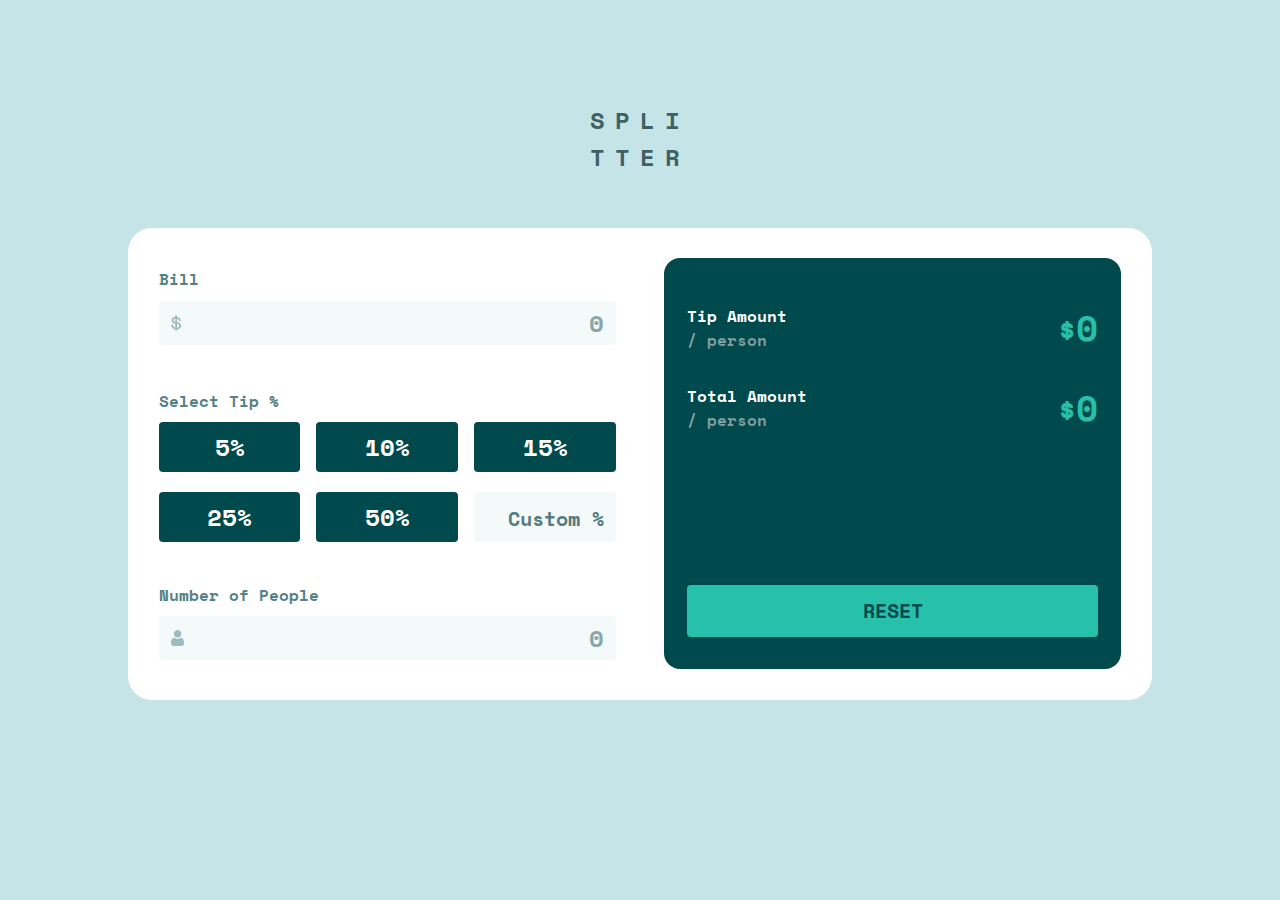
==== commit f809669e: "98% done" ====
--- a/index.html
+++ b/index.html
@@ -29,7 +29,7 @@
                 <!-- label -->
                 <label for="bill" class="font-bold flex justify-between items-center text-[hsl(186,23%,43%)]">
                    <span> Bill</span>
-                   <span class="text-orange-500 hidden">Can't be zero</span>
+                   <span class="text-orange-500 hidden error">Can't be zero</span>
                 </label>
 
                 <!-- bill-input wrap -->
@@ -45,24 +45,27 @@
                 <!-- label-->
                 <label for="tip-options" class="font-bold flex justify-between items-center text-[hsl(186,23%,43%)]">
                     <span> Select Tip %</span>
-                    <span class="text-orange-500 hidden">Can't be zero</span>
+                    <span class="text-orange-500 hidden error">Can't be zero</span>
                 </label>
 
                 <!-- tip percentage options -->
-                <div class="w-full grid grid-cols-2 grid-rows-3 lg:grid-rows-2 lg:grid-cols-3 lg:gap-y-5 lg:gap-x-4 gap-x-5 gap-y-4 text-2xl font-bold mt-[2%] mb-[11.5%] lg:mb-[9%]" id="tip-options">
+                <div class="w-full grid grid-cols-2 grid-rows-3 lg:grid-rows-2 lg:grid-cols-3 lg:gap-y-5 lg:gap-x-4 gap-x-5 gap-y-4 text-2xl font-bold mt-[2%] mb-[11.5%] lg:mb-[9%]" id="tipOptions">
 
-                    <input type="button" value="5%" class="bg-[hsl(183,100%,15%)] text-white px-6 py-[9px] rounded-sm focus:bg-[hsl(172,67%,45%)] focus:text-[hsl(183,100%,15%)] hover:bg-[hsl(172,67%,75%)] hover:text-[hsl(183,100%,15%)] cursor-pointer">
+                    <input type="button" value="5%" class="bg-[hsl(183,100%,15%)] text-white px-6 py-[9px] rounded-sm hover:bg-[hsl(172,67%,75%)] hover:text-[hsl(183,100%,15%)] cursor-pointer">
 
-                    <input type="button" value="10%" class="bg-[hsl(183,100%,15%)] text-white px-6 py-[9px] rounded-sm focus:bg-[hsl(172,67%,45%)] focus:text-[hsl(183,100%,15%)] hover:bg-[hsl(172,67%,75%)] hover:text-[hsl(183,100%,15%)]">
+                    <input type="button" value="10%" class="bg-[hsl(183,100%,15%)] text-white px-6 py-[9px] rounded-sm hover:bg-[hsl(172,67%,75%)] hover:text-[hsl(183,100%,15%)] cursor-pointer">
 
-                    <input type="button" value="15%"  class="bg-[hsl(183,100%,15%)] text-white px-6 py-[9px] rounded-sm focus:bg-[hsl(172,67%,45%)] focus:text-[hsl(183,100%,15%)] hover:bg-[hsl(172,67%,75%)] hover:text-[hsl(183,100%,15%)]">
+                    <input type="button" value="15%"  class="bg-[hsl(183,100%,15%)] text-white px-6 py-[9px] rounded-sm hover:bg-[hsl(172,67%,75%)] hover:text-[hsl(183,100%,15%)] cursor-pointer">
 
-                    <input type="button" value="25%" class="bg-[hsl(183,100%,15%)] text-white px-6 py-[9px] rounded-sm focus:bg-[hsl(172,67%,45%)] focus:text-[hsl(183,100%,15%)] hover:bg-[hsl(172,67%,75%)] hover:text-[hsl(183,100%,15%)]">
+                    <input type="button" value="25%" class="bg-[hsl(183,100%,15%)] text-white px-6 py-[9px] rounded-sm hover:bg-[hsl(172,67%,75%)] hover:text-[hsl(183,100%,15%)] cursor-pointer">
 
-                    <input type="button" value="50%" class="bg-[hsl(183,100%,15%)] text-white px-6 py-[9px] rounded-sm focus:bg-[hsl(172,67%,45%)] focus:text-[hsl(183,100%,15%)] hover:bg-[hsl(172,67%,75%)] hover:text-[hsl(183,100%,15%)]">
+                    <input type="button" value="50%" class="bg-[hsl(183,100%,15%)] text-white px-6 py-[9px] rounded-sm  hover:bg-[hsl(172,67%,75%)] hover:text-[hsl(183,100%,15%)] cursor-pointer">
 
-                    <label for="Custom" class="block w-full">
-                        <input type="number" id="Custom" placeholder="Custom" class="placeholder:text-xl w-full bg-[hsl(189,41%,97%)] text-[hsl(183,100%,15%)] placeholder:text-[hsl(186,20%,42%)] text-right px-6 py-[9px] rounded-sm focus:outline-2 focus:outline-[hsl(183,100%,15%)] cursor-pointer hover:outline-2 hover:outline-[hsl(184,14%,56%)]">
+                    <label for="custom" class="grid grid-rows-1 grid-cols-1 w-full relative">
+
+                        <span class="text-orange-500 text-[14px] error hidden right-0 top-[-40%] absolute font-bold">Can't be zero</span>
+
+                        <input type="number" id="custom" placeholder="Custom %" class="custom placeholder:text-xl w-full bg-[hsl(189,41%,97%)] text-[hsl(183,100%,15%)] placeholder:text-[hsl(186,20%,42%)] text-right px-3 py-[9px] rounded-sm focus:outline-2 focus:outline-[hsl(183,100%,15%)] cursor-pointer hover:outline-2 hover:outline-[hsl(184,14%,56%)]">
                     </label>
                     
                 </div>
@@ -70,7 +73,7 @@
                 <!-- label -->
                 <label for="persons" class="font-bold flex justify-between items-center text-[hsl(186,23%,43%)]">
                     <span> Number of People</span>
-                    <span class="text-orange-500 hidden">Can't be zero</span>
+                    <span class="text-orange-500 hidden error">Can't be zero</span>
                 </label>
 
                 <!-- people number wrap -->
@@ -79,7 +82,7 @@
                     <img src="images/icon-person.svg" alt="person-icon" class="absolute left-3 top-[50%] translate-y-[-50%]">
                     
                     <!-- people number -->
-                    <input type="number" name="no-of-persons" id="persons" step="0.01" placeholder="0" class="text-right text-2xl py-1.5 px-3 bg-[hsl(189,41%,97%)] rounded-sm text-[hsl(183,100%,15%)] font-bold w-full placeholder:text-[hsl(185,15%,60%)] focus:outline-2 focus:outline-[hsl(183,100%,15%)] cursor-pointer hover:outline-2 hover:outline-[hsl(184,14%,56%)]">
+                    <input type="number" name="persons" id="persons" step="0.01" placeholder="0" class="text-right text-2xl py-1.5 px-3 bg-[hsl(189,41%,97%)] rounded-sm text-[hsl(183,100%,15%)] font-bold w-full placeholder:text-[hsl(185,15%,60%)] focus:outline-2 focus:outline-[hsl(183,100%,15%)] cursor-pointer hover:outline-2 hover:outline-[hsl(184,14%,56%)]">
 
                 </div>
 
@@ -95,13 +98,13 @@
                 <div class="flex justify-between items-center mb-8">
                     <div class="flex flex-col">
                         
-                        <span class="tipAmount">Tip Amount</span>
+                        <span>Tip Amount</span>
                         <span class="perPerson text-[hsl(184,14%,56%)]">/ person</span>
 
                     </div>
 
                     <div class="font-black text-[hsl(172,67%,45%)] text-3xl">
-                        $<span class="tipperPerson text-4xl">0</span>
+                        $<span id="tipAmount" class="text-4xl">0</span>
                     </div>
                 </div>
 
@@ -115,7 +118,7 @@
                     </div>
 
                     <div class="font-black text-[hsl(172,67%,45%)] text-3xl">
-                        $<span class="totalperPerson text-4xl">0</span>
+                        $<span id="totalAmount" class="text-4xl">0</span>
                     </div>
                 </div>
             </div>
--- a/output.css
+++ b/output.css
@@ -531,9 +531,27 @@
   .relative {
     position: relative;
   }
+  .top-\[-10\%\] {
+    top: -10%;
+  }
+  .top-\[-20\%\] {
+    top: -20%;
+  }
+  .top-\[-30\%\] {
+    top: -30%;
+  }
+  .top-\[-35\%\] {
+    top: -35%;
+  }
+  .top-\[-40\%\] {
+    top: -40%;
+  }
   .top-\[50\%\] {
     top: 50%;
   }
+  .right-0 {
+    right: calc(var(--spacing) * 0);
+  }
   .left-3 {
     left: calc(var(--spacing) * 3);
   }
@@ -581,9 +599,6 @@
   }
   .h-full {
     height: 100%;
-  }
-  .h-max {
-    height: max-content;
   }
   .w-\[30\%\] {
     width: 30%;
@@ -616,6 +631,9 @@
   .grid-cols-2 {
     grid-template-columns: repeat(2, minmax(0, 1fr));
   }
+  .grid-rows-1 {
+    grid-template-rows: repeat(1, minmax(0, 1fr));
+  }
   .grid-rows-3 {
     grid-template-rows: repeat(3, minmax(0, 1fr));
   }
@@ -625,9 +643,6 @@
   .flex-col {
     flex-direction: column;
   }
-  .place-content-center {
-    place-content: center;
-  }
   .items-center {
     align-items: center;
   }
@@ -642,9 +657,6 @@
   }
   .gap-y-4 {
     row-gap: calc(var(--spacing) * 4);
-  }
-  .overflow-y-auto {
-    overflow-y: auto;
   }
   .rounded-2xl {
     border-radius: var(--radius-2xl);
@@ -736,6 +748,15 @@
     font-size: var(--text-xl);
     line-height: var(--tw-leading, var(--text-xl--line-height));
   }
+  .text-\[7px\] {
+    font-size: 7px;
+  }
+  .text-\[14px\] {
+    font-size: 14px;
+  }
+  .text-\[16px\] {
+    font-size: 16px;
+  }
   .leading-\[37px\] {
     --tw-leading: 37px;
     line-height: 37px;
@@ -767,14 +788,8 @@
   .text-\[hsl\(186\,23\%\,43\%\)\] {
     color: hsl(186,23%,43%);
   }
-  .text-orange-400 {
-    color: var(--color-orange-400);
-  }
   .text-orange-500 {
     color: var(--color-orange-500);
-  }
-  .text-orange-600 {
-    color: var(--color-orange-600);
   }
   .text-white {
     color: var(--color-white);
@@ -786,8 +801,35 @@
     outline-style: var(--tw-outline-style);
     outline-width: 1px;
   }
+  .outline-2 {
+    outline-style: var(--tw-outline-style);
+    outline-width: 2px;
+  }
+  .outline-orange-500 {
+    outline-color: var(--color-orange-500);
+  }
+  .blur {
+    --tw-blur: blur(8px);
+    filter: var(--tw-blur,) var(--tw-brightness,) var(--tw-contrast,) var(--tw-grayscale,) var(--tw-hue-rotate,) var(--tw-invert,) var(--tw-saturate,) var(--tw-sepia,) var(--tw-drop-shadow,);
+  }
   .filter {
     filter: var(--tw-blur,) var(--tw-brightness,) var(--tw-contrast,) var(--tw-grayscale,) var(--tw-hue-rotate,) var(--tw-invert,) var(--tw-saturate,) var(--tw-sepia,) var(--tw-drop-shadow,);
+  }
+  .placeholder\:pr-0 {
+    &::placeholder {
+      padding-right: calc(var(--spacing) * 0);
+    }
+  }
+  .placeholder\:pr-3 {
+    &::placeholder {
+      padding-right: calc(var(--spacing) * 3);
+    }
+  }
+  .placeholder\:text-sm {
+    &::placeholder {
+      font-size: var(--text-sm);
+      line-height: var(--tw-leading, var(--text-sm--line-height));
+    }
   }
   .placeholder\:text-xl {
     &::placeholder {
@@ -805,87 +847,10 @@
       color: hsl(186,20%,42%);
     }
   }
-  .hover\:bg-\[hsl\(170\,20\%\,45\%\)\] {
-    &:hover {
-      @media (hover: hover) {
-        background-color: hsl(170,20%,45%);
-      }
-    }
-  }
-  .hover\:bg-\[hsl\(170\,50\%\,45\%\)\] {
-    &:hover {
-      @media (hover: hover) {
-        background-color: hsl(170,50%,45%);
-      }
-    }
-  }
-  .hover\:bg-\[hsl\(170\,100\%\,45\%\)\] {
-    &:hover {
-      @media (hover: hover) {
-        background-color: hsl(170,100%,45%);
-      }
-    }
-  }
-  .hover\:bg-\[hsl\(170\,100\%\,75\%\)\] {
-    &:hover {
-      @media (hover: hover) {
-        background-color: hsl(170,100%,75%);
-      }
-    }
-  }
-  .hover\:bg-\[hsl\(172\,67\%\,15\%\)\] {
-    &:hover {
-      @media (hover: hover) {
-        background-color: hsl(172,67%,15%);
-      }
-    }
-  }
-  .hover\:bg-\[hsl\(172\,67\%\,45\%\)\] {
-    &:hover {
-      @media (hover: hover) {
-        background-color: hsl(172,67%,45%);
-      }
-    }
-  }
   .hover\:bg-\[hsl\(172\,67\%\,75\%\)\] {
     &:hover {
       @media (hover: hover) {
         background-color: hsl(172,67%,75%);
-      }
-    }
-  }
-  .hover\:bg-\[hsl\(184\,14\%\,56\%\)\] {
-    &:hover {
-      @media (hover: hover) {
-        background-color: hsl(184,14%,56%);
-      }
-    }
-  }
-  .hover\:bg-\[hsl\(185\,41\%\,84\%\)\] {
-    &:hover {
-      @media (hover: hover) {
-        background-color: hsl(185,41%,84%);
-      }
-    }
-  }
-  .hover\:bg-\[hsl\(186\,23\%\,32\%\)\] {
-    &:hover {
-      @media (hover: hover) {
-        background-color: hsl(186,23%,32%);
-      }
-    }
-  }
-  .hover\:bg-\[hsl\(186\,23\%\,62\%\)\] {
-    &:hover {
-      @media (hover: hover) {
-        background-color: hsl(186,23%,62%);
-      }
-    }
-  }
-  .hover\:bg-\[hsl\(186\,23\%\,72\%\)\] {
-    &:hover {
-      @media (hover: hover) {
-        background-color: hsl(186,23%,72%);
       }
     }
   }
@@ -911,37 +876,11 @@
       }
     }
   }
-  .hover\:outline-\[hsl\(185\,41\%\,84\%\)\] {
+  .hover\:outline-orange-500 {
     &:hover {
       @media (hover: hover) {
-        outline-color: hsl(185,41%,84%);
+        outline-color: var(--color-orange-500);
       }
-    }
-  }
-  .hover\:brightness-125 {
-    &:hover {
-      @media (hover: hover) {
-        --tw-brightness: brightness(125%);
-        filter: var(--tw-blur,) var(--tw-brightness,) var(--tw-contrast,) var(--tw-grayscale,) var(--tw-hue-rotate,) var(--tw-invert,) var(--tw-saturate,) var(--tw-sepia,) var(--tw-drop-shadow,);
-      }
-    }
-  }
-  .hover\:brightness-130 {
-    &:hover {
-      @media (hover: hover) {
-        --tw-brightness: brightness(130%);
-        filter: var(--tw-blur,) var(--tw-brightness,) var(--tw-contrast,) var(--tw-grayscale,) var(--tw-hue-rotate,) var(--tw-invert,) var(--tw-saturate,) var(--tw-sepia,) var(--tw-drop-shadow,);
-      }
-    }
-  }
-  .focus\:bg-\[hsl\(172\,67\%\,45\%\)\] {
-    &:focus {
-      background-color: hsl(172,67%,45%);
-    }
-  }
-  .focus\:text-\[hsl\(183\,100\%\,15\%\)\] {
-    &:focus {
-      color: hsl(183,100%,15%);
     }
   }
   .focus\:outline-2 {
@@ -955,10 +894,9 @@
       outline-color: hsl(183,100%,15%);
     }
   }
-  .focus\:brightness-100 {
+  .focus\:outline-orange-500 {
     &:focus {
-      --tw-brightness: brightness(100%);
-      filter: var(--tw-blur,) var(--tw-brightness,) var(--tw-contrast,) var(--tw-grayscale,) var(--tw-hue-rotate,) var(--tw-invert,) var(--tw-saturate,) var(--tw-sepia,) var(--tw-drop-shadow,);
+      outline-color: var(--color-orange-500);
     }
   }
   .active\:brightness-90 {
@@ -987,11 +925,6 @@
       margin-bottom: 9%;
     }
   }
-  .lg\:mb-\[10\%\] {
-    @media (width >= 64rem) {
-      margin-bottom: 10%;
-    }
-  }
   .lg\:mb-\[20\%\] {
     @media (width >= 64rem) {
       margin-bottom: 20%;
@@ -1012,11 +945,6 @@
       aspect-ratio: 1.40625;
     }
   }
-  .lg\:h-\[29\%\] {
-    @media (width >= 64rem) {
-      height: 29%;
-    }
-  }
   .lg\:max-w-\[1000px\] {
     @media (width >= 64rem) {
       max-width: 1000px;
@@ -1105,16 +1033,6 @@
   .lg\:pb-\[5\%\] {
     @media (width >= 64rem) {
       padding-bottom: 5%;
-    }
-  }
-  .lg\:pb-\[10\%\] {
-    @media (width >= 64rem) {
-      padding-bottom: 10%;
-    }
-  }
-  .lg\:pb-\[12\%\] {
-    @media (width >= 64rem) {
-      padding-bottom: 12%;
     }
   }
   .xl\:max-w-\[1024px\] {
@@ -1124,8 +1042,7 @@
   }
 }
 * {
-  font-family: "Space Mono", serif;
-  font-style: normal;
+  font-family: "space mono", serif;
 }
 input[type="number"]::-webkit-inner-spin-button, input[type="number"]::-webkit-outer-spin-button {
   -webkit-appearance: none;
